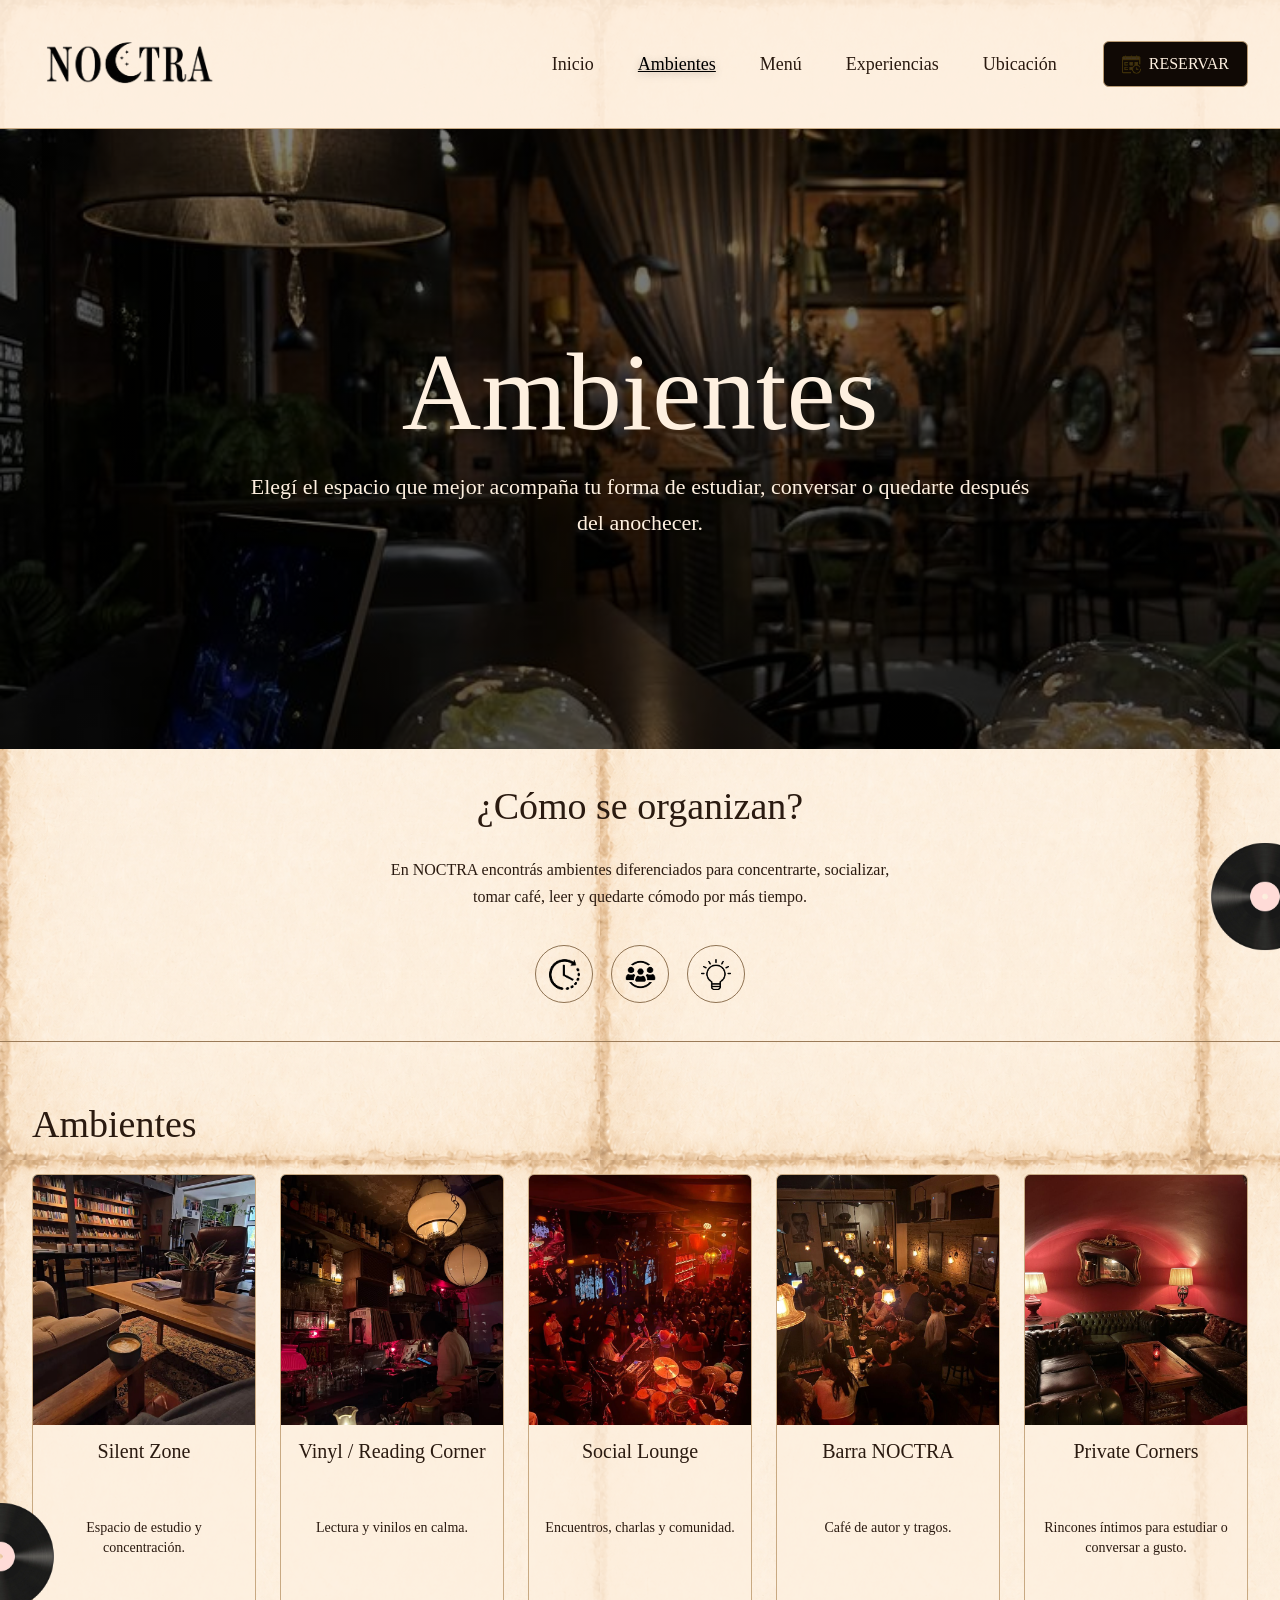
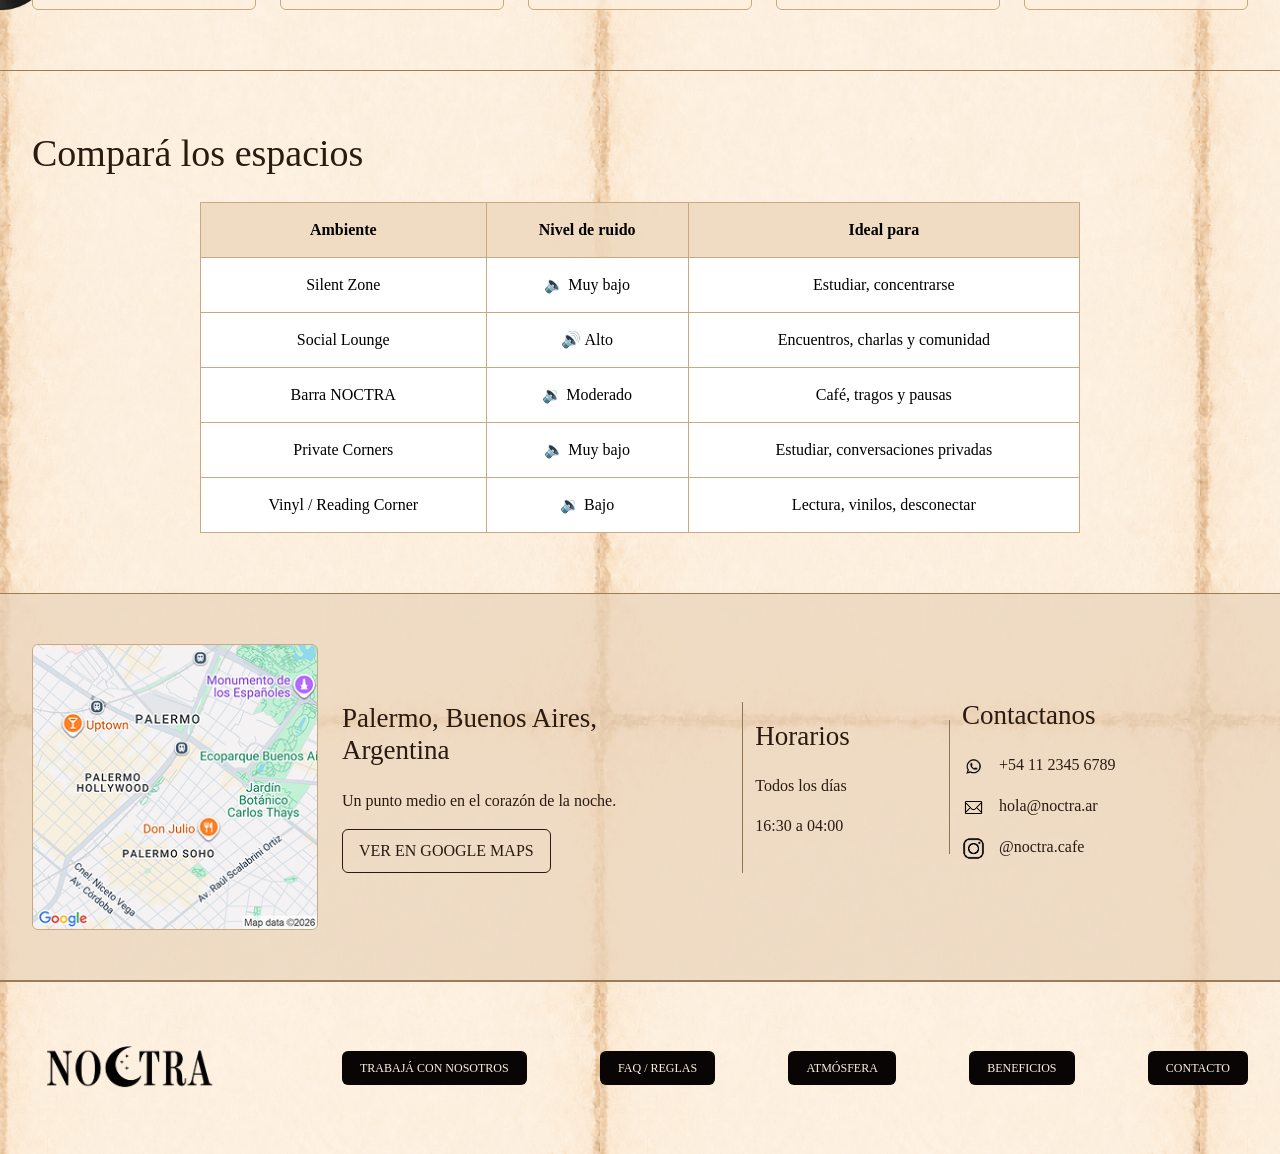
==== ambientes.html @ 5602eb8e "Add files via upload" ====
<!DOCTYPE html>
<html lang="es">
<head>
  <meta charset="UTF-8">
  <meta name="viewport" content="width=device-width, initial-scale=1.0">
  <title>NOCTRA | Ambientes</title>

  <link href="https://cdn.jsdelivr.net/npm/bootstrap@5.3.3/dist/css/bootstrap.min.css" rel="stylesheet">
  <link rel="stylesheet" href="style.css">
</head>

<body>

  <img src="img/disco1.png" alt="" class="vinilo vinilo-ambientes-arriba">
  <img src="img/disco1.png" alt="" class="vinilo vinilo-ambientes-abajo">

  <header class="header-noctra">
    <nav class="navbar navbar-expand-lg">
      <div class="contenedor-noctra nav-contenido">

        <a class="navbar-brand logo-link" href="index.html">
          <img src="img/logo-noctra.png" alt="NOCTRA" class="logo-img">
        </a>

        <button class="navbar-toggler" type="button" data-bs-toggle="collapse" data-bs-target="#menuPrincipal">
          <span class="navbar-toggler-icon"></span>
        </button>

        <div class="collapse navbar-collapse justify-content-end" id="menuPrincipal">
          <ul class="navbar-nav">
            <li class="nav-item"><a class="nav-link" href="index.html">Inicio</a></li>
            <li class="nav-item"><a class="nav-link active" href="ambientes.html">Ambientes</a></li>
            <li class="nav-item"><a class="nav-link" href="menu.html">Menú</a></li>
            <li class="nav-item"><a class="nav-link" href="experiencias.html">Experiencias</a></li>
            <li class="nav-item"><a class="nav-link" href="ubicacion.html">Ubicación</a></li>
          </ul>

          <a class="btn btn-reservar ms-lg-4 mt-3 mt-lg-0" href="contacto.html">
            <img src="img/calendario.png" alt="" class="icono-btn">
            RESERVAR
          </a>
        </div>

      </div>
    </nav>
  </header>

  <main>

    <section class="hero-ambientes">
      <div class="contenedor-noctra hero-ambientes-contenido">
        <h1>Ambientes</h1>
        <p>Elegí el espacio que mejor acompaña tu forma de estudiar, conversar o quedarte después del anochecer.</p>
      </div>
    </section>

    <section class="seccion">
      <div class="contenedor-noctra text-center">

        <h2>¿Cómo se organizan?</h2>
        <p class="texto-corto">
          En NOCTRA encontrás ambientes diferenciados para concentrarte, socializar, tomar café,
          leer y quedarte cómodo por más tiempo.
        </p>

        <div class="iconos-info justify-content-center">
          <div class="icono-circulo"><img src="img/icono-tiempo.png" alt="Sin apuro"></div>
          <div class="icono-circulo"><img src="img/icono-comunidad.png" alt="Comunidad"></div>
          <div class="icono-circulo"><img src="img/icono-luz.png" alt="Espacios pensados"></div>
        </div>

      </div>
    </section>

    <section class="seccion">
      <div class="contenedor-noctra">

        <h2>Ambientes</h2>

        <div class="row g-4">

          <div class="col-12 col-md">
            <div class="card-noctra card-ambiente-grande">
              <img src="img/ambiente1.jpg" alt="Silent Zone">
              <h3>Silent Zone</h3>
              <p>Espacio de estudio y concentración.</p>
            </div>
          </div>

          <div class="col-12 col-md">
            <div class="card-noctra card-ambiente-grande">
              <img src="img/ambiente2.jpg" alt="Vinyl Reading Corner">
              <h3>Vinyl / Reading Corner</h3>
              <p>Lectura y vinilos en calma.</p>
            </div>
          </div>

          <div class="col-12 col-md">
            <div class="card-noctra card-ambiente-grande">
              <img src="img/ambiente3.jpg" alt="Social Lounge">
              <h3>Social Lounge</h3>
              <p>Encuentros, charlas y comunidad.</p>
            </div>
          </div>

          <div class="col-12 col-md">
            <div class="card-noctra card-ambiente-grande">
              <img src="img/ambiente4.jpg" alt="Barra NOCTRA">
              <h3>Barra NOCTRA</h3>
              <p>Café de autor y tragos.</p>
            </div>
          </div>

          <div class="col-12 col-md">
            <div class="card-noctra card-ambiente-grande">
              <img src="img/ambiente5.jpg" alt="Private Corners">
              <h3>Private Corners</h3>
              <p>Rincones íntimos para estudiar o conversar a gusto.</p>
            </div>
          </div>

        </div>

      </div>
    </section>

    <section class="seccion">
      <div class="contenedor-noctra">

        <h2>Compará los espacios</h2>

        <div class="table-responsive">
          <table class="table tabla-noctra">
            <thead>
              <tr>
                <th>Ambiente</th>
                <th>Nivel de ruido</th>
                <th>Ideal para</th>
              </tr>
            </thead>

            <tbody>
              <tr>
                <td>Silent Zone</td>
                <td>🔈 Muy bajo</td>
                <td>Estudiar, concentrarse</td>
              </tr>

              <tr>
                <td>Social Lounge</td>
                <td>🔊 Alto</td>
                <td>Encuentros, charlas y comunidad</td>
              </tr>

              <tr>
                <td>Barra NOCTRA</td>
                <td>🔉 Moderado</td>
                <td>Café, tragos y pausas</td>
              </tr>

              <tr>
                <td>Private Corners</td>
                <td>🔈 Muy bajo</td>
                <td>Estudiar, conversaciones privadas</td>
              </tr>

              <tr>
                <td>Vinyl / Reading Corner</td>
                <td>🔉 Bajo</td>
                <td>Lectura, vinilos, desconectar</td>
              </tr>
            </tbody>
          </table>
        </div>

      </div>
    </section>

    <section class="ubicacion">
      <div class="contenedor-noctra">
        <div class="row g-4 align-items-center">

          <div class="col-md-3">
            <img src="img/mapa.jpg" alt="Mapa de Palermo" class="mapa">
          </div>

          <div class="col-md-4 info-ubi">
            <h3>Palermo, Buenos Aires,<br>Argentina</h3>
            <p>Un punto medio en el corazón de la noche.</p>
            <a class="btn btn-mapa" href="https://www.google.com/maps/search/Palermo,+Buenos+Aires,+Argentina" target="_blank">
              VER EN GOOGLE MAPS
            </a>
          </div>

          <div class="col-md-2 info-ubi">
            <h3>Horarios</h3>
            <p>Todos los días</p>
            <p>16:30 a 04:00</p>
          </div>

          <div class="col-md-3 info-contacto">
            <h3>Contactanos</h3>
            <p><img src="img/icono-whatsapp.png" alt=""> +54 11 2345 6789</p>
            <p><img src="img/icono-mail.png" alt=""> hola@noctra.ar</p>
            <p><img src="img/icono-instagram.png" alt=""> @noctra.cafe</p>
          </div>

        </div>
      </div>
    </section>

  </main>

  <footer class="footer-noctra">
  <div class="contenedor-noctra">
    <div class="row align-items-center">

      <div class="col-lg-3">
        <a href="index.html">
          <img src="img/logo-noctra.png" alt="NOCTRA" class="footer-logo">
        </a>
      </div>

      <div class="col-lg-9 footer-links">
        <a href="contacto.html#trabaja">TRABAJÁ CON NOSOTROS</a>
        <a href="contacto.html#faq">FAQ / REGLAS</a>
        <a href="contacto.html#atmosfera">ATMÓSFERA</a>
        <a href="contacto.html#beneficios">BENEFICIOS</a>
        <a href="contacto.html#reservas">CONTACTO</a>
      </div>

    </div>
  </div>
</footer>

  <script src="https://cdn.jsdelivr.net/npm/bootstrap@5.3.3/dist/js/bootstrap.bundle.min.js"></script>

</body>
</html>
---- style.css ----
* {
  box-sizing: border-box;
}

body {
  margin: 0;
  background-color: #FEF0E0;
  background-image: url("img/papel.jpg");
  background-size: 600px;
  background-repeat: repeat;
  color: #2a1a10;
  font-family: Georgia, serif;
  overflow-x: hidden;
}

a {
  text-decoration: none;
}

.contenedor-noctra {
  max-width: 1280px;
  margin: 0 auto;
  padding-left: 32px;
  padding-right: 32px;
}

/* DECORACION */

.vinilo {
  position: absolute;
  width: 150px;
  z-index: 2;
  pointer-events: none;
}

.vinilo-izq {
  left: -70px;
  top: 880px;
  animation: girarVinilo 5s linear infinite;
}

.vinilo-der {
  right: -70px;
  top: 1320px;
  animation: girarVinilo 5s linear infinite;
}

/* HEADER */

.header-noctra {
  background-color: rgba(254, 240, 224, 0.82);
  background-image: url("img/papel.jpg");
  background-size: 600px;
  border-bottom: 1px solid #c8a982;
  position: sticky;
  top: 0;
  z-index: 10;
  backdrop-filter: blur(8px);
}

.header-noctra .navbar {
  background-color: rgba(254, 240, 224, 0.82);
}

.nav-contenido {
  display: flex;
  align-items: center;
  width: 100%;
}

.logo-img {
  width: 190px;
  transition: 0.3s;
}

.logo-img:hover {
  transform: scale(1.03);
  filter: drop-shadow(0 3px 6px rgba(0,0,0,0.25));
}

.nav-link {
  color: #2a1a10;
  margin: 0 14px;
  font-size: 18px;
  transition: 0.3s;
}

.nav-link:hover,
.nav-link.active {
  color: #000;
  text-decoration: underline;
  text-shadow: 0 2px 8px rgba(0,0,0,0.25);
}

/* BOTONES */

.btn-reservar,
.btn-noctra-accion{
    background:#100905;
    color:#FEF0E0;

    border:1px solid #b89a73;

    padding:10px 18px;
    border-radius:6px;

    display:inline-flex;
    align-items:center;
    justify-content:center;
    gap:8px;

    text-decoration:none;
    transition:0.3s ease;
}

.btn-reservar:hover,
.btn-noctra-accion:hover{
    background:#2a1a10;
    border-color:#d6b48c;

    transform:translateY(-2px);

    box-shadow:0 4px 12px rgba(0,0,0,0.25);
}

.btn-reservar:hover,
.btn-noctra-accion:hover {
  background-color: #2a1a10;
  color: white;
  transform: translateY(-2px);
  box-shadow: 0 5px 15px rgba(0,0,0,0.35);
}

.icono-btn {
  width: 19px;
  height: 19px;
  object-fit: contain;
}

/* HERO */

/* HERO */

.hero {
  min-height: 620px;
  background-image: linear-gradient(
      90deg,
      rgba(10, 5, 3, 0.92) 0%,
      rgba(10, 5, 3, 0.78) 30%,
      rgba(10, 5, 3, 0.25) 52%,
      rgba(10, 5, 3, 0) 75%
    ),
    url("img/hero.jpg");

  background-size: cover;
  background-position: center center;
  background-repeat: no-repeat;
}

.hero-contenedor {
  min-height: 620px;
  display: flex;
  align-items: center;
}

.hero-capa {
  width: 100%;
}

.hero-texto {
  color: #FEF0E0;
  max-width: 560px;
  padding-left: 0;
}

.hero h1 {
  font-size: 64px;
  line-height: 1;
  margin-bottom: 28px;
}

.hero p {
  line-height: 1.8;
  font-size: 18px;
  margin-bottom: 30px;
}

.hero-texto .btn {
  margin-right: 10px;
  margin-bottom: 10px;
}

/* SECCIONES */

.seccion {
  padding: 60px 0;
  border-bottom: 1px solid #9b7b58;
}

h2 {
  font-size: 38px;
  margin-bottom: 26px;
}

.que-es {
  border-right: 1px solid #8f7353;
  padding-right: 40px;
  text-align: center;
}

.que-es p {
  font-size: 20px;
  line-height: 1.6;
}

.iconos-info {
  display: flex;
  justify-content: center;
  gap: 18px;
  margin-top: 35px;
}

.icono-circulo {
  width: 58px;
  height: 58px;
  border: 1px solid #8f7353;
  border-radius: 50%;
  display: flex;
  align-items: center;
  justify-content: center;
  transition: 0.3s;
}

.icono-circulo img {
  width: 31px;
  height: 31px;
  object-fit: contain;
}

.icono-circulo:hover {
  background-color: #2a1a10;
  transform: translateY(-3px);
  box-shadow: 0 5px 14px rgba(0,0,0,0.25);
}

/* CARDS */

.card-noctra {
  display: block;
  height: 100%;
  color: #2a1a10;
  border: 1px solid #c8a982;
  background-color: rgba(254, 240, 224, 0.72);
  text-align: center;
  transition: 0.3s;
  border-radius: 6px;
  overflow: hidden;
}

.card-noctra:hover {
  color: #2a1a10;
  transform: translateY(-5px);
  border-color: #4b2c18;
  box-shadow: 0 8px 18px rgba(0,0,0,0.2);
}

.card-noctra img {
  width: 100%;
  height: 145px;
  object-fit: cover;
  display: block;
}

.card-noctra h3 {
  font-size: 18px;
  line-height: 1.15;
  min-height: 42px;
  margin: 15px 8px 8px;
}

.card-noctra p {
  font-size: 14px;
  line-height: 1.45;
  padding: 0 12px 18px;
}

/* MENU */

.menu-box {
  height: 100px;
  border: 1px solid #c8a982;
  background-color: rgba(254, 240, 224, 0.72);
  color: #2a1a10;
  display: flex;
  flex-direction: column;
  align-items: center;
  justify-content: center;
  transition: 0.3s;
  text-align: center;
  border-radius: 6px;
}

.menu-box img {
  width: 34px;
  height: 34px;
  object-fit: contain;
  margin-bottom: 8px;
}

.menu-box span {
  font-size: 20px;
}

.menu-box:hover {
  background-color: #2a1a10;
  color: #FEF0E0;
  transform: translateY(-3px);
  box-shadow: 0 6px 15px rgba(0,0,0,0.22);
}

.menu-completo {
  font-size: 19px;
}

/* UBICACION */

.ubicacion {
  background-color: rgba(234, 213, 187, 0.72);
  padding: 50px 0;
  border-bottom: 1px solid #9b7b58;
}

.mapa {
  width: 100%;
  border: 1px solid #c8a982;
  border-radius: 6px;
}

.info-ubi {
  border-right: 1px solid #8f7353;
  padding-right: 30px;
}

.info-ubi h3,
.info-contacto h3 {
  font-size: 27px;
  margin-bottom: 22px;
}

.btn-mapa {
  border: 1px solid #2a1a10;
  color: #2a1a10;
  padding: 9px 16px;
  transition: 0.3s;
  border-radius: 6px;
}

.btn-mapa:hover {
  background-color: #2a1a10;
  color: #FEF0E0;
}

.info-contacto img {
  width: 23px;
  margin-right: 10px;
}

/* FOOTER */

.footer-noctra {
  padding: 35px 0;
  border-top: 1px solid #9b7b58;
}

.footer-logo {
  width: 190px;
  transition: 0.3s;
}

.footer-logo:hover {
  transform: scale(1.03);
  filter: drop-shadow(0 3px 6px rgba(0,0,0,0.25));
}

.footer-links {
  display: flex;
  justify-content: space-between;
  gap: 12px;
  flex-wrap: wrap;
}

.footer-links a {
  background-color: #080504;
  color: #FEF0E0;
  padding: 8px 18px;
  font-size: 12px;
  transition: 0.3s;
  border-radius: 6px;
}

.footer-links a:hover {
  background-color: #2a1a10;
  transform: translateY(-2px);
  box-shadow: 0 5px 13px rgba(0,0,0,0.3);
}

/* MOBILE */

@media (max-width: 768px) {

  .contenedor-noctra {
    padding-left: 20px;
    padding-right: 20px;
  }

  .logo-img {
    width: 145px;
  }

  .hero-texto {
    text-align: center;
    padding-top: 60px;
    padding-bottom: 45px;
  }

  .hero h1 {
    font-size: 42px;
  }

  .hero p {
    font-size: 16px;
    line-height: 1.6;
  }

  .btn-noctra-accion {
    margin-bottom: 10px;
  }

  .hero-foto img {
    height: 330px;
  }

  .que-es {
    border-right: none;
    border-bottom: 1px solid #8f7353;
    padding-right: 0;
    padding-bottom: 35px;
    margin-bottom: 35px;
  }

  h2 {
    font-size: 31px;
    text-align: center;
  }

  .seccion {
    padding: 45px 0;
  }

  .info-ubi {
    border-right: none;
    border-bottom: 1px solid #8f7353;
    padding-right: 0;
    padding-bottom: 25px;
    text-align: center;
  }

  .info-contacto {
    text-align: center;
  }

  .footer-logo {
    display: block;
    margin: 0 auto 25px;
  }

  .footer-links {
    justify-content: center;
  }

  .footer-links a {
    width: 45%;
    text-align: center;
  }

  .vinilo {
    width: 110px;
  }

  .vinilo-izq {
    left: -60px;
  }

  .vinilo-der {
    right: -60px;
  }
}

AMBIENTES

/* PAGINA AMBIENTES */

.hero-ambientes {
  min-height: 520px;
  background-image:
    linear-gradient(
      rgba(0, 0, 0, 0.45),
      rgba(0, 0, 0, 0.55)
    ),
    url("./img/ambiente1.jpg");

  background-size: cover;
  background-position: center center;
  background-repeat: no-repeat;

  display: flex;
  align-items: center;
  text-align: center;

}

.hero-ambientes-contenido {
  color: #FEF0E0;
}

.hero-ambientes h1 {
  font-size: 110px;
  line-height: 1;
  margin-bottom: 25px;
}

.hero-ambientes p {
  max-width: 760px;
  margin: 0 auto;
  font-size: 22px;
  line-height: 1.7;
}

.texto-corto {
  max-width: 520px;
  margin: 0 auto;
  line-height: 1.7;
}

.card-ambiente-grande img {
  height: 250px;
}

.card-ambiente-grande h3 {
  font-size: 20px;
  min-height: 70px;
}

.card-ambiente-grande p {
  min-height: 75px;
}

.tabla-noctra {
  max-width: 880px;
  margin: 0 auto;
  border: 1px solid #c8a982;
  background-color: rgba(254, 240, 224, 0.72);
  color: #2a1a10;
}

.tabla-noctra th {
  background-color: rgba(222, 196, 159, 0.45);
  font-weight: bold;
}

.tabla-noctra th,
.tabla-noctra td {
  border: 1px solid #c8a982;
  text-align: center;
  padding: 15px;
}

.vinilo-ambientes-arriba {
  position: absolute;
  right: -70px;
  top: 840px;
  width: 170px;
  z-index: 2;
  pointer-events: none;
   animation: girarVinilo 5s linear infinite;
}

.vinilo-ambientes-abajo {
  position: absolute;
  left: -85px;
  top: 1500px;
  width: 170px;
  z-index: 2;
  pointer-events: none;
   animation: girarVinilo 5s linear infinite;
}

@media (max-width: 768px) {

  .hero-ambientes {
    min-height: 420px;
  }

  .hero-ambientes h1 {
    font-size: 58px;
  }

  .hero-ambientes p {
    font-size: 17px;
  }

  .card-ambiente-grande img {
    height: 220px;
  }

  .vinilo-ambientes-arriba,
  .vinilo-ambientes-abajo {
    width: 120px;
  }

  .vinilo-ambientes-arriba {
    right: -65px;
    top: 360px;
  }

  .vinilo-ambientes-abajo {
    left: -65px;
    top: 1700px;
  }
}

/* ARREGLO HERO AMBIENTES */

.hero-ambientes {
  height: 520px !important;
  min-height: 430px; !important;

  background-color: #120b07 !important;
   background-image:
    linear-gradient(rgba(0,0,0,0.55), rgba(0,0,0,0.65)),
    url("img/ambientes-hero.jpg");!important;

  background-size: cover;  !important;

  background-position: center 42%;  !important;

  background-repeat: no-repeat; !important;
   !important;
  !important;

  display: flex !important;
  align-items: center !important;
  justify-content: center !important;
 display: flex;
  align-items: center;
  text-align: center;
  color: #FEF0E0 !important;
}

.hero-ambientes h1 {
  color: #FEF0E0 !important;
}

.hero-ambientes p {!important;
 .hero-ambientes p !important;
  max-width: 720px;!important;
  margin: 0 auto;!important;
  font-size: 20px;!important;
  line-height: 1.6;!important;
  color: #FEF0E0;!important;
!important;
}

.hero-ambientes + .seccion {
  padding: 35px 0 38px;
}
/* AJUSTE FINAL HERO AMBIENTES */

.hero-ambientes {
  min-height: 620px !important;

  background-image:
    linear-gradient(rgba(0,0,0,0.50), rgba(0,0,0,0.62)),
    url("img/ambientes-hero.jpg") !important;

  background-size: cover !important;
  background-position: center center !important;
  background-repeat: no-repeat !important;

  display: flex !important;
  align-items: center !important;
  text-align: center !important;
}

.hero-ambientes h1 {
  font-size: 105px !important;
  margin-bottom: 22px !important;
}

.hero-ambientes p {
  font-size: 21px !important;
  max-width: 780px !important;
  line-height: 1.65 !important;
}

/* AJUSTE CENTRADO AMBIENTES */

.hero-ambientes {
  justify-content: center !important;
}

.hero-ambientes-contenido {
  max-width: 900px;
  margin: 0 auto;
  padding-left: 0;
  padding-right: 0;
  text-align: center;
}

.hero-ambientes h1,
.hero-ambientes p {
  text-align: center;
  margin-left: auto;
  margin-right: auto;
}

.hero-ambientes p {
  max-width: 760px;
}

/* CENTRAR SECCION COMO SE ORGANIZAN */

.hero-ambientes + .seccion .contenedor-noctra {
  max-width: 760px;
  margin: 0 auto;
  text-align: center;
}

.hero-ambientes + .seccion h2,
.hero-ambientes + .seccion p {
  text-align: center;
  margin-left: auto;
  margin-right: auto;
}

.hero-ambientes + .seccion .iconos-info {
  justify-content: center;
}

/* PAGINA MENU */

.hero-menu {
  min-height: 650px;
  background-image:
    linear-gradient(rgba(0,0,0,0.45), rgba(0,0,0,0.62)),
    url("img/menu-hero.jpg");

  background-size: cover;
  background-position: center center;
  background-repeat: no-repeat;

  display: flex;
  align-items: center;
  text-align: center;
}

.hero-menu-contenido {
  color: #FEF0E0;
  max-width: 850px;
  margin: 0 auto;
}

.hero-menu h1 {
  font-size: 110px;
  line-height: 1;
  margin-bottom: 22px;
  color: #FEF0E0;
}

.hero-menu p {
  max-width: 620px;
  margin: 0 auto;
  font-size: 22px;
  line-height: 1.65;
  color: #FEF0E0;
}

.seccion-menu {
  padding: 0 0 55px;
  border-bottom: 1px solid #9b7b58;
}

.bloque-menu {
  margin-bottom: 40px;
}

.foto-menu {
  width: 100%;
  height: 330px;
  object-fit: cover;
  border: 4px solid #FEF0E0;
  box-shadow: 0 0 0 1px #c8a982;
  display: block;
}

.item-menu {
  display: grid;
  grid-template-columns: 1fr 1.4fr auto;
  gap: 15px;
  align-items: center;
  border-bottom: 1px solid rgba(143, 115, 83, 0.35);
  padding: 10px 0;
}

.item-menu h3 {
  font-size: 21px;
  margin: 0;
}

.item-menu p {
  font-size: 13px;
  font-style: italic;
  margin: 0;
}

.item-menu span {
  font-size: 13px;
  white-space: nowrap;
}

.combos-menu {
  text-align: center;
  margin-top: 20px;
}

.combo-card {
  border: 1px solid #c8a982;
  background-color: rgba(254, 240, 224, 0.72);
  text-align: left;
  transition: 0.3s;
  border-radius: 6px;
  overflow: hidden;
  height: 100%;
}

.combo-card:hover {
  transform: translateY(-4px);
  box-shadow: 0 8px 18px rgba(0,0,0,0.2);
}

.combo-card img {
  width: 100%;
  height: 135px;
  object-fit: cover;
  display: block;
}

.combo-card h3 {
  text-align: center;
  font-size: 21px;
  margin: 12px 10px 5px;
}

.combo-card p {
  font-size: 13px;
  font-style: italic;
  line-height: 1.45;
  padding: 0 12px;
}

.combo-card span {
  display: block;
  font-size: 13px;
  padding: 0 12px 14px;
}

.vinilo-menu-izq {
  position: absolute;
  left: -85px;
  top: 950px;
  width: 180px;
  z-index: 2;
  pointer-events: none;
   animation: girarVinilo 5s linear infinite;
}

.vinilo-menu-der {
  position: absolute;
  right: -85px;
  top: 1550px;
  width: 180px;
  z-index: 2;
  pointer-events: none;
   animation: girarVinilo 5s linear infinite;
}

@media (max-width: 768px) {

  .hero-menu {
    min-height: 430px;
  }

  .hero-menu h1 {
    font-size: 64px;
  }

  .hero-menu p {
    font-size: 17px;
  }

  .seccion-menu {
    padding-top: 30px;
  }

  .foto-menu {
    height: 260px;
  }

  .item-menu {
    grid-template-columns: 1fr;
    gap: 4px;
    text-align: center;
  }

  .vinilo-menu-izq,
  .vinilo-menu-der {
    width: 120px;
  }

  .vinilo-menu-izq {
    left: -65px;
    top: 580px;
  }

  .vinilo-menu-der {
    right: -65px;
    top: 1800px;
  }
}
/* ESPACIO ENTRE HERO Y MENU */

.seccion-menu {
  padding-top: 110px !important;
}
/* HOVER IMAGENES MENU */

.foto-menu {
  transition: 0.3s ease;
}

.foto-menu:hover {
  transform: translateY(-5px);
  box-shadow: 0 8px 18px rgba(0,0,0,0.22);
  border-color: #b89a73;
}
.item-menu {
  transition: 0.3s ease;
}

.item-menu:hover {
  transform: translateX(4px);
}

/* PAGINA UBICACION */

.hero-ubicacion {
  min-height: 620px;
  background-image:
    linear-gradient(rgba(0,0,0,0.50), rgba(0,0,0,0.65)),
    url("img/ubicacion-hero.jpg");
  background-size: cover;
  background-position: center center;
  background-repeat: no-repeat;

  display: flex;
  align-items: center;
  text-align: center;
}

.hero-ubicacion-contenido {
  color: #FEF0E0;
  max-width: 980px;
  margin: 0 auto;
}

.hero-ubicacion h1 {
  font-size: 110px;
  line-height: 1;
  margin-bottom: 25px;
  color: #FEF0E0;
}

.hero-ubicacion p {
  max-width: 900px;
  margin: 0 auto;
  font-size: 22px;
  line-height: 1.65;
  color: #FEF0E0;
}

.seccion-ubicacion-principal {
  padding: 65px 0 70px;
  border-bottom: 1px solid #9b7b58;
}

.titulo-decorado h2 {
  font-size: 44px;
  margin-bottom: 45px;
}

.mapa-grande-box {
  max-width: 1040px;
  margin: 0 auto 45px;
  border: 1px solid #c8a982;
  padding: 28px;
  text-align: center;
  background-color: rgba(254, 240, 224, 0.45);
}

.mapa-grande-box img {
  width: 100%;
  height: 320px;
  object-fit: cover;
  opacity: 0.72;
  display: block;
}

.btn-mapa-grande {
  background-color: #2a1a10;
  color: #FEF0E0;
  border: 1px solid #b89a73;
  padding: 13px 110px;
  margin-top: 18px;
  transition: 0.3s ease;
  border-radius: 4px;
}

.btn-mapa-grande:hover {
  background-color: #100905;
  color: white;
  transform: translateY(-2px);
  box-shadow: 0 6px 16px rgba(0,0,0,0.25);
}

.datos-ubicacion {
  max-width: 1040px;
  margin: 0 auto 50px;
}

.dato-linea {
  display: grid;
  grid-template-columns: 70px 180px 1fr 1fr;
  align-items: center;
  border-bottom: 1px solid #c8a982;
  padding: 20px 0;
}

.dato-icono {
  width: 55px;
  height: 55px;
  border: 1px solid #8f7353;
  border-radius: 50%;
  display: flex;
  align-items: center;
  justify-content: center;
  font-size: 28px;
}

.dato-icono img {
  width: 28px;
  height: 28px;
  object-fit: contain;
}

.dato-linea h3 {
  font-size: 34px;
  margin: 0;
}

.dato-linea p {
  margin: 0;
  font-style: italic;
}

.como-llegar {
  max-width: 1040px;
  margin: 0 auto;
}

.como-llegar h2 {
  font-size: 42px;
  margin-bottom: 25px;
}

.llegar-card {
  border: 1px solid #c8a982;
  background-color: rgba(254, 240, 224, 0.72);
  text-align: center;
  padding: 28px 20px;
  height: 100%;
  transition: 0.3s ease;
  border-radius: 6px;
}

.llegar-card:hover {
  transform: translateY(-5px);
  box-shadow: 0 8px 18px rgba(0,0,0,0.2);
}

.llegar-icono {
  font-size: 42px;
  margin-bottom: 12px;
}

.llegar-card h3 {
  font-size: 19px;
  margin-bottom: 10px;
}

.llegar-card p {
  font-size: 14px;
  line-height: 1.5;
}

.vinilo-ubicacion-arriba {
  position: absolute;
  right: -80px;
  top: 1100px;
  width: 180px;
  z-index: 2;
  pointer-events: none;
   animation: girarVinilo 5s linear infinite;
}

.vinilo-ubicacion-abajo {
  position: absolute;
  left: -85px;
  top: 1620px;
  width: 180px;
  z-index: 2;
  pointer-events: none;
   animation: girarVinilo 5s linear infinite;
}

@media (max-width: 768px) {

  .hero-ubicacion {
    min-height: 430px;
  }

  .hero-ubicacion h1 {
    font-size: 62px;
  }

  .hero-ubicacion p {
    font-size: 17px;
  }

  .mapa-grande-box {
    padding: 15px;
  }

  .mapa-grande-box img {
    height: 230px;
  }

  .btn-mapa-grande {
    width: 100%;
    padding: 12px 15px;
  }

  .dato-linea {
    grid-template-columns: 1fr;
    text-align: center;
    gap: 10px;
  }

  .dato-icono {
    margin: 0 auto;
  }

  .dato-linea h3 {
    font-size: 30px;
  }

  .como-llegar h2 {
    text-align: center;
  }

  .vinilo-ubicacion-arriba,
  .vinilo-ubicacion-abajo {
    width: 120px;
  }

  .vinilo-ubicacion-arriba {
    right: -65px;
    top: 600px;
  }

  .vinilo-ubicacion-abajo {
    left: -65px;
    top: 1750px;
  }
}
/* AJUSTE UBICACION */

.detalle-ubicacion {
  width: 300px;
  max-width: 70%;
  margin: 8px auto 30px;
  display: block;
  opacity: 0.55;
}

.mapa-grande-box {
  max-width: 1120px;
  padding: 32px;
  margin-bottom: 55px;
  transition: 0.3s ease;
}

.mapa-grande-box:hover {
  transform: translateY(-4px);
  box-shadow: 0 8px 20px rgba(0,0,0,0.18);
}

.mapa-grande-box img {
  height: 380px;
  object-fit: cover;
}

.dato-linea {
  grid-template-columns: 75px 190px 1fr 1fr;
  gap: 20px;
  transition: 0.3s ease;
}

.dato-linea:hover {
  transform: translateX(6px);
  background-color: rgba(254, 240, 224, 0.35);
}

.dato-icono {
  background-color: rgba(254, 240, 224, 0.55);
}

.dato-icono img {
  width: 31px;
  height: 31px;
  object-fit: contain;
}

.dato-linea p {
  font-style: italic;
  line-height: 1.4;
}
/* PAGINA UBICACION FINAL */

.hero-ubicacion {
  min-height: 620px;
  background-image:
    linear-gradient(rgba(0,0,0,0.50), rgba(0,0,0,0.65)),
    url("img/ubicacion-hero.jpg");
  background-size: cover;
  background-position: center center;
  background-repeat: no-repeat;

  display: flex;
  align-items: center;
  text-align: center;
}

.hero-ubicacion-contenido {
  color: #FEF0E0;
  max-width: 980px;
  margin: 0 auto;
}

.hero-ubicacion h1 {
  font-size: 110px;
  line-height: 1;
  margin-bottom: 25px;
  color: #FEF0E0;
}

.hero-ubicacion p {
  max-width: 900px;
  margin: 0 auto;
  font-size: 22px;
  line-height: 1.65;
  color: #FEF0E0;
}

.seccion-ubicacion-principal {
  padding: 65px 0 70px;
  border-bottom: 1px solid #9b7b58;
}

.titulo-decorado h2 {
  font-size: 44px;
  margin-bottom: 10px;
}

.detalle-ubicacion {
  width: 330px;
  max-width: 75%;
  margin: 8px auto 34px;
  display: block;
  opacity: 0.55;
}

.mapa-grande-box {
  max-width: 1120px;
  margin: 0 auto 58px;
  border: 1px solid #c8a982;
  padding: 32px;
  text-align: center;
  background-color: rgba(254, 240, 224, 0.45);
  transition: 0.3s ease;
}

.mapa-grande-box:hover {
  transform: translateY(-4px);
  box-shadow: 0 8px 20px rgba(0,0,0,0.18);
}

.mapa-grande-box img {
  width: 100%;
  height: 390px;
  object-fit: cover;
  opacity: 0.78;
  display: block;
}

.btn-mapa-grande {
  background-color: #2a1a10;
  color: #FEF0E0;
  border: 1px solid #b89a73;
  padding: 13px 110px;
  margin-top: 18px;
  transition: 0.3s ease;
  border-radius: 4px;
}

.btn-mapa-grande:hover {
  background-color: #100905;
  color: white;
  transform: translateY(-2px);
  box-shadow: 0 6px 16px rgba(0,0,0,0.25);
}

.datos-ubicacion {
  max-width: 1120px;
  margin: 0 auto 55px;
}

.dato-linea {
  display: grid;
  grid-template-columns: 70px 190px 1fr;
  align-items: center;
  gap: 25px;

  border-bottom: 1px solid #c8a982;
  padding: 22px 0;

  transition: 0.3s ease;
}

.dato-linea:hover {
  transform: translateX(6px);
  background-color: rgba(254, 240, 224, 0.35);
}

.dato-icono {
  width: 58px;
  height: 58px;
  border: 1px solid #8f7353;
  border-radius: 50%;
  display: flex;
  align-items: center;
  justify-content: center;
  background-color: rgba(254, 240, 224, 0.55);
}

.dato-icono img {
  width: 31px;
  height: 31px;
  object-fit: contain;
}

.dato-linea h3 {
  font-size: 34px;
  margin: 0;
}

.dato-texto {
  display: flex;
  align-items: center;
  gap: 40px;
  flex-wrap: wrap;
}

.dato-texto p {
  margin: 0;
  font-style: italic;
  line-height: 1.4;
}

.dato-doble {
  justify-content: flex-start;
}

.contacto-lineas {
  display: grid;
  grid-template-columns: repeat(3, auto);
  gap: 35px;
  align-items: center;
}

.como-llegar {
  max-width: 1120px;
  margin: 0 auto;
}

.como-llegar h2 {
  font-size: 42px;
  margin-bottom: 25px;
}

.llegar-card {
  border: 1px solid #c8a982;
  background-color: rgba(254, 240, 224, 0.72);
  text-align: center;
  padding: 28px 20px;
  height: 100%;
  transition: 0.3s ease;
  border-radius: 6px;
}

.llegar-card:hover {
  transform: translateY(-5px);
  box-shadow: 0 8px 18px rgba(0,0,0,0.2);
}

.llegar-icono img {
  width: 46px;
  height: 46px;
  object-fit: contain;
  margin-bottom: 12px;
}

.llegar-card h3 {
  font-size: 19px;
  margin-bottom: 10px;
}

.llegar-card p {
  font-size: 14px;
  line-height: 1.5;
}

.vinilo-ubicacion-arriba {
  position: absolute;
  right: -80px;
  top: 1100px;
  width: 180px;
  z-index: 2;
  pointer-events: none;
   animation: girarVinilo 5s linear infinite;
}

.vinilo-ubicacion-abajo {
  position: absolute;
  left: -85px;
  top: 1620px;
  width: 180px;
  z-index: 2;
  pointer-events: none;
   animation: girarVinilo 5s linear infinite;
}

@media (max-width: 768px) {

  .hero-ubicacion {
    min-height: 430px;
  }

  .hero-ubicacion h1 {
    font-size: 62px;
  }

  .hero-ubicacion p {
    font-size: 17px;
  }

  .mapa-grande-box {
    padding: 15px;
  }

  .mapa-grande-box img {
    height: 230px;
  }

  .btn-mapa-grande {
    width: 100%;
    padding: 12px 15px;
  }

  .dato-linea {
    grid-template-columns: 1fr;
    text-align: center;
    gap: 12px;
  }

  .dato-icono {
    margin: 0 auto;
  }

  .dato-linea h3 {
    font-size: 30px;
  }

  .dato-texto,
  .contacto-lineas {
    display: block;
  }

  .dato-texto p {
    margin-bottom: 8px;
  }

  .como-llegar h2 {
    text-align: center;
  }

  .vinilo-ubicacion-arriba,
  .vinilo-ubicacion-abajo {
    width: 120px;
  }

  .vinilo-ubicacion-arriba {
    right: -65px;
    top: 600px;
  }

  .vinilo-ubicacion-abajo {
    left: -65px;
    top: 1750px;
  }
}
/* ARREGLO DETALLE DONDE ENCONTRARNOS */

.titulo-decorado {
  margin-bottom: 25px !important;
}

.titulo-decorado h2 {
  margin-bottom: 12px !important;
}

/* HEROES SECUNDARIOS COMO MENU */

.hero-ambientes,
.hero-ubicacion {
  min-height: 620px !important;
  height: auto !important;

  display: flex !important;
  align-items: center !important;
  text-align: center !important;

  background-size: cover !important;
  background-position: center center !important;
  background-repeat: no-repeat !important;
}

.hero-ambientes h1,
.hero-ubicacion h1 {
  font-size: 110px !important;
  line-height: 1 !important;
  margin-bottom: 22px !important;
}

.hero-ambientes p,
.hero-ubicacion p {
  max-width: 780px !important;
  margin: 0 auto !important;
  font-size: 22px !important;
  line-height: 1.65 !important;
}

/* PAGINA EXPERIENCIAS */

.hero-experiencias {
  min-height: 620px;
  background-image:
    linear-gradient(rgba(0,0,0,0.50), rgba(0,0,0,0.65)),
    url("img/experiencias-hero.jpg");

  background-size: cover;
  background-position: center center;
  background-repeat: no-repeat;

  display: flex;
  align-items: center;
  text-align: center;
}

.hero-experiencias-contenido {
  color: #FEF0E0;
  max-width: 900px;
  margin: 0 auto;
}

.hero-experiencias h1 {
  font-size: 110px;
  line-height: 1;
  margin-bottom: 22px;
  color: #FEF0E0;
}

.hero-experiencias p {
  max-width: 760px;
  margin: 0 auto;
  font-size: 22px;
  line-height: 1.65;
  color: #FEF0E0;
}

.intro-experiencias {
  padding-top: 55px;
  padding-bottom: 55px;
}

.experiencia-card {
  border: 1px solid #c8a982;
  background-color: rgba(254, 240, 224, 0.72);
  border-radius: 6px;
  overflow: hidden;
  height: 100%;
  transition: 0.3s ease;
}

.experiencia-card:hover {
  transform: translateY(-5px);
  box-shadow: 0 8px 18px rgba(0,0,0,0.20);
}

.experiencia-card img {
  width: 100%;
  height: 220px;
  object-fit: cover;
  display: block;
}

.experiencia-texto {
  padding: 22px;
  text-align: center;
}

.experiencia-texto h3 {
  font-size: 24px;
  margin-bottom: 10px;
}

.experiencia-texto p {
  font-size: 14px;
  line-height: 1.55;
  margin-bottom: 12px;
}

.experiencia-texto span {
  display: block;
  font-size: 13px;
  font-style: italic;
  margin-bottom: 18px;
}

.btn-experiencia {
  background-color: #100905;
  color: #FEF0E0;
  border: 1px solid #b89a73;
  padding: 8px 22px;
  border-radius: 6px;
  transition: 0.3s ease;
}

.btn-experiencia:hover {
  background-color: #2a1a10;
  color: white;
  transform: translateY(-2px);
  box-shadow: 0 5px 14px rgba(0,0,0,0.25);
}

.eventos-proximos h2 {
  text-align: center;
}

.tabla-eventos {
  max-width: 1050px;
}

.tabla-eventos a {
  background-color: #100905;
  color: #FEF0E0;
  border: 1px solid #b89a73;
  padding: 6px 14px;
  border-radius: 6px;
  transition: 0.3s ease;
}

.tabla-eventos a:hover {
  background-color: #2a1a10;
  color: white;
  box-shadow: 0 4px 12px rgba(0,0,0,0.22);
}

.vinilo-experiencias-izq {
  position: absolute;
  left: -85px;
  top: 860px;
  width: 180px;
  z-index: 2;
  pointer-events: none;
   animation: girarVinilo 5s linear infinite;
}

.vinilo-experiencias-der {
  position: absolute;
  right: -85px;
  top: 1560px;
  width: 180px;
  z-index: 2;
  pointer-events: none;
   animation: girarVinilo 5s linear infinite;
}

@media (max-width: 768px) {

  .hero-experiencias {
    min-height: 430px;
  }

  .hero-experiencias h1 {
    font-size: 58px;
  }

  .hero-experiencias p {
    font-size: 17px;
  }

  .experiencia-card img {
    height: 210px;
  }

  .vinilo-experiencias-izq,
  .vinilo-experiencias-der {
    width: 120px;
  }

  .vinilo-experiencias-izq {
    left: -65px;
    top: 750px;
  }

  .vinilo-experiencias-der {
    right: -65px;
    top: 1850px;
  }
}

/* PAGINA CONTACTO FINAL */

.hero-contacto {
  min-height: 620px;
  background-image:
    linear-gradient(rgba(0,0,0,0.50), rgba(0,0,0,0.65)),
    url("img/contacto-hero.jpg");

  background-size: cover;
  background-position: center center;
  background-repeat: no-repeat;

  display: flex;
  align-items: center;
  text-align: center;
}

.hero-contacto-contenido {
  color: #FEF0E0;
  max-width: 900px;
  margin: 0 auto;
}

.hero-contacto h1 {
  font-size: 110px;
  line-height: 1;
  margin-bottom: 22px;
  color: #FEF0E0;
}

.hero-contacto p {
  max-width: 760px;
  margin: 0 auto;
  font-size: 22px;
  line-height: 1.65;
  color: #FEF0E0;
}

.texto-contacto {
  font-size: 18px;
  line-height: 1.7;
  max-width: 450px;
}

.contacto-datos {
  margin-top: 30px;
}

.contacto-datos p {
  font-style: italic;
  margin-bottom: 14px;
}

.contacto-datos img {
  width: 24px;
  margin-right: 10px;
}

.formulario-noctra {
  border: 1px solid #c8a982;
  background-color: rgba(254, 240, 224, 0.72);
  padding: 28px;
  border-radius: 6px;
}

.formulario-noctra label {
  display: block;
  margin-bottom: 7px;
  font-size: 15px;
}

.formulario-noctra input,
.formulario-noctra select,
.formulario-noctra textarea {
  width: 100%;
  border: 1px solid #c8a982;
  background-color: rgba(255,255,255,0.35);
  padding: 10px;
  color: #2a1a10;
  font-family: Georgia, serif;
}

.formulario-noctra input:focus,
.formulario-noctra select:focus,
.formulario-noctra textarea:focus {
  outline: none;
  border-color: #2a1a10;
  box-shadow: 0 0 8px rgba(0,0,0,0.18);
}

.formulario-trabajo {
  max-width: 780px;
}

.beneficio-card,
.faq-card {
  border: 1px solid #c8a982;
  background-color: rgba(254, 240, 224, 0.72);
  border-radius: 6px;
  padding: 26px;
  height: 100%;
  transition: 0.3s ease;
}

.beneficio-card:hover,
.faq-card:hover {
  transform: translateY(-5px);
  box-shadow: 0 8px 18px rgba(0,0,0,0.20);
}

.beneficio-card h3,
.faq-card h3 {
  font-size: 24px;
  margin-bottom: 12px;
}

.beneficio-card p,
.faq-card p {
  line-height: 1.55;
  font-size: 15px;
}

.galeria-noctra {
  display: grid;
  grid-template-columns: repeat(3, 1fr);
  gap: 18px;
}

.galeria-noctra img {
  width: 100%;
  height: 260px;
  object-fit: cover;
  border: 1px solid #c8a982;
  border-radius: 6px;
  transition: 0.3s ease;
}

.galeria-noctra img:hover {
  transform: translateY(-5px);
  box-shadow: 0 8px 18px rgba(0,0,0,0.20);
}

.vinilo-contacto-izq {
  position: absolute;
  left: -85px;
  top: 860px;
  width: 180px;
  z-index: 2;
  pointer-events: none;
   animation: girarVinilo 5s linear infinite;
}

.vinilo-contacto-der {
  position: absolute;
  right: -85px;
  top: 1650px;
  width: 180px;
  z-index: 2;
  pointer-events: none;
   animation: girarVinilo 5s linear infinite;
}

@media (max-width: 768px) {

  .hero-contacto {
    min-height: 430px;
  }

  .hero-contacto h1 {
    font-size: 58px;
  }

  .hero-contacto p {
    font-size: 17px;
  }

  .galeria-noctra {
    grid-template-columns: 1fr;
  }

  .galeria-noctra img {
    height: 230px;
  }

  .vinilo-contacto-izq,
  .vinilo-contacto-der {
    width: 120px;
  }
}

/* PAGINA GRACIAS */

.pagina-gracias {
  margin: 0;
}

.gracias-fondo {
  min-height: 100vh;
  background-image:
    linear-gradient(rgba(0,0,0,0.62), rgba(0,0,0,0.72)),
    url("img/contacto-hero.jpg");

  background-size: cover;
  background-position: center center;
  background-repeat: no-repeat;

  display: flex;
  align-items: center;
  justify-content: center;
  padding: 40px 20px;
}

.gracias-caja {
  max-width: 820px;
  text-align: center;
  background-color: rgba(254, 240, 224, 0.92);
  border: 1px solid #c8a982;
  border-radius: 8px;
  padding: 65px 55px;
  box-shadow: 0 12px 35px rgba(0,0,0,0.35);
}

.gracias-disco {
  width: 115px;
  margin-bottom: 25px;
  animation: girar-suave 10s linear infinite;
}

@keyframes girar-suave {
  from {
    transform: rotate(0deg);
  }

  to {
    transform: rotate(360deg);
  }
}

.gracias-caja h1 {
  font-size: 90px;
  margin-bottom: 20px;
}

.gracias-caja p {
  font-size: 19px;
  line-height: 1.7;
  max-width: 620px;
  margin: 0 auto 16px;
}

.gracias-frase {
  font-style: italic;
  opacity: 0.75;
}

.botones-gracias {
  margin-top: 35px;
  display: flex;
  justify-content: center;
  gap: 14px;
  flex-wrap: wrap;
}

.btn-gracias-secundario {
  border: 1px solid #2a1a10;
  color: #2a1a10;
  background-color: transparent;
  padding: 10px 22px;
  border-radius: 6px;
  transition: 0.3s ease;
}

.btn-gracias-secundario:hover {
  background-color: #2a1a10;
  color: #FEF0E0;
  transform: translateY(-2px);
}

@media (max-width: 768px) {
  .gracias-caja {
    padding: 45px 25px;
  }

  .gracias-caja h1 {
    font-size: 62px;
  }

  .gracias-caja p {
    font-size: 16px;
  }
}

@keyframes girarVinilo {
  from {
    transform: rotate(0deg);
  }

  to {
    transform: rotate(360deg);
  }
}
h1,
h2,
h3,
.titulo-seccion,
.hero h1,
.hero-interna h1 {
  transition: all 0.35s ease;
}

h1:hover,
h2:hover,
h3:hover,
.titulo-seccion:hover,
.hero h1:hover,
.hero-interna h1:hover {
  letter-spacing: 1px;
  transform: translateY(-2px);
  text-shadow: 0 4px 12px rgba(0,0,0,0.18);
}
.frase-atmosfera {
  font-size: 22px;
  font-style: italic;
  text-align: center;
  max-width: 650px;
  margin: 10px auto 35px auto;
  color: #2a1a10;
  transition: all 0.35s ease;
}

.frase-atmosfera:hover {
  letter-spacing: 0.8px;
  transform: translateY(-3px);
  text-shadow: 0 4px 12px rgba(0,0,0,0.18);
}
.seccion-opiniones {
  padding: 70px 0;
  border-top: 1px solid rgba(80,45,20,0.35);
}

.seccion-opiniones h2 {
  text-align: center;
  margin-bottom: 25px;
}

.opinion-card {
  border: 1px solid #b89a73;
  border-radius: 8px;
  padding: 28px;
  min-height: 190px;
  background: rgba(255, 245, 230, 0.35);
  transition: all 0.35s ease;
}

.opinion-card:hover {
  transform: translateY(-6px);
  box-shadow: 0 8px 22px rgba(0,0,0,0.18);
}

.opinion-card p {
  font-style: italic;
  margin-bottom: 20px;
}

.opinion-card h4 {
  font-size: 18px;
  margin: 0;
}
main {
  animation: entradaSuave 0.7s ease;
}

@keyframes entradaSuave {
  from {
    opacity: 0;
    transform: translateY(12px);
  }

  to {
    opacity: 1;
    transform: translateY(0);
  }
}

/* ARREGLO MOBILE HERO AMBIENTES Y UBICACION */

@media (max-width: 768px) {

  .hero-ambientes,
  .hero-ubicacion {
    min-height: 430px !important;
    padding: 70px 20px !important;
    background-position: center center !important;
  }

  .hero-ambientes-contenido,
  .hero-ubicacion-contenido {
    max-width: 100% !important;
    padding-left: 15px !important;
    padding-right: 15px !important;
  }

  .hero-ambientes h1,
  .hero-ubicacion h1 {
    font-size: 56px !important;
    line-height: 1 !important;
    margin-bottom: 18px !important;
    word-break: normal !important;
  }

  .hero-ambientes p,
  .hero-ubicacion p {
    font-size: 16px !important;
    line-height: 1.5 !important;
    max-width: 320px !important;
    margin: 0 auto !important;
  }
}
/* MAPA FOOTER */

.mapa {
  transition: all 0.35s ease !important;
}

.mapa:hover {
  transform: translateY(-5px) scale(1.02) !important;
  box-shadow: 0 8px 20px rgba(0,0,0,0.22) !important;
}
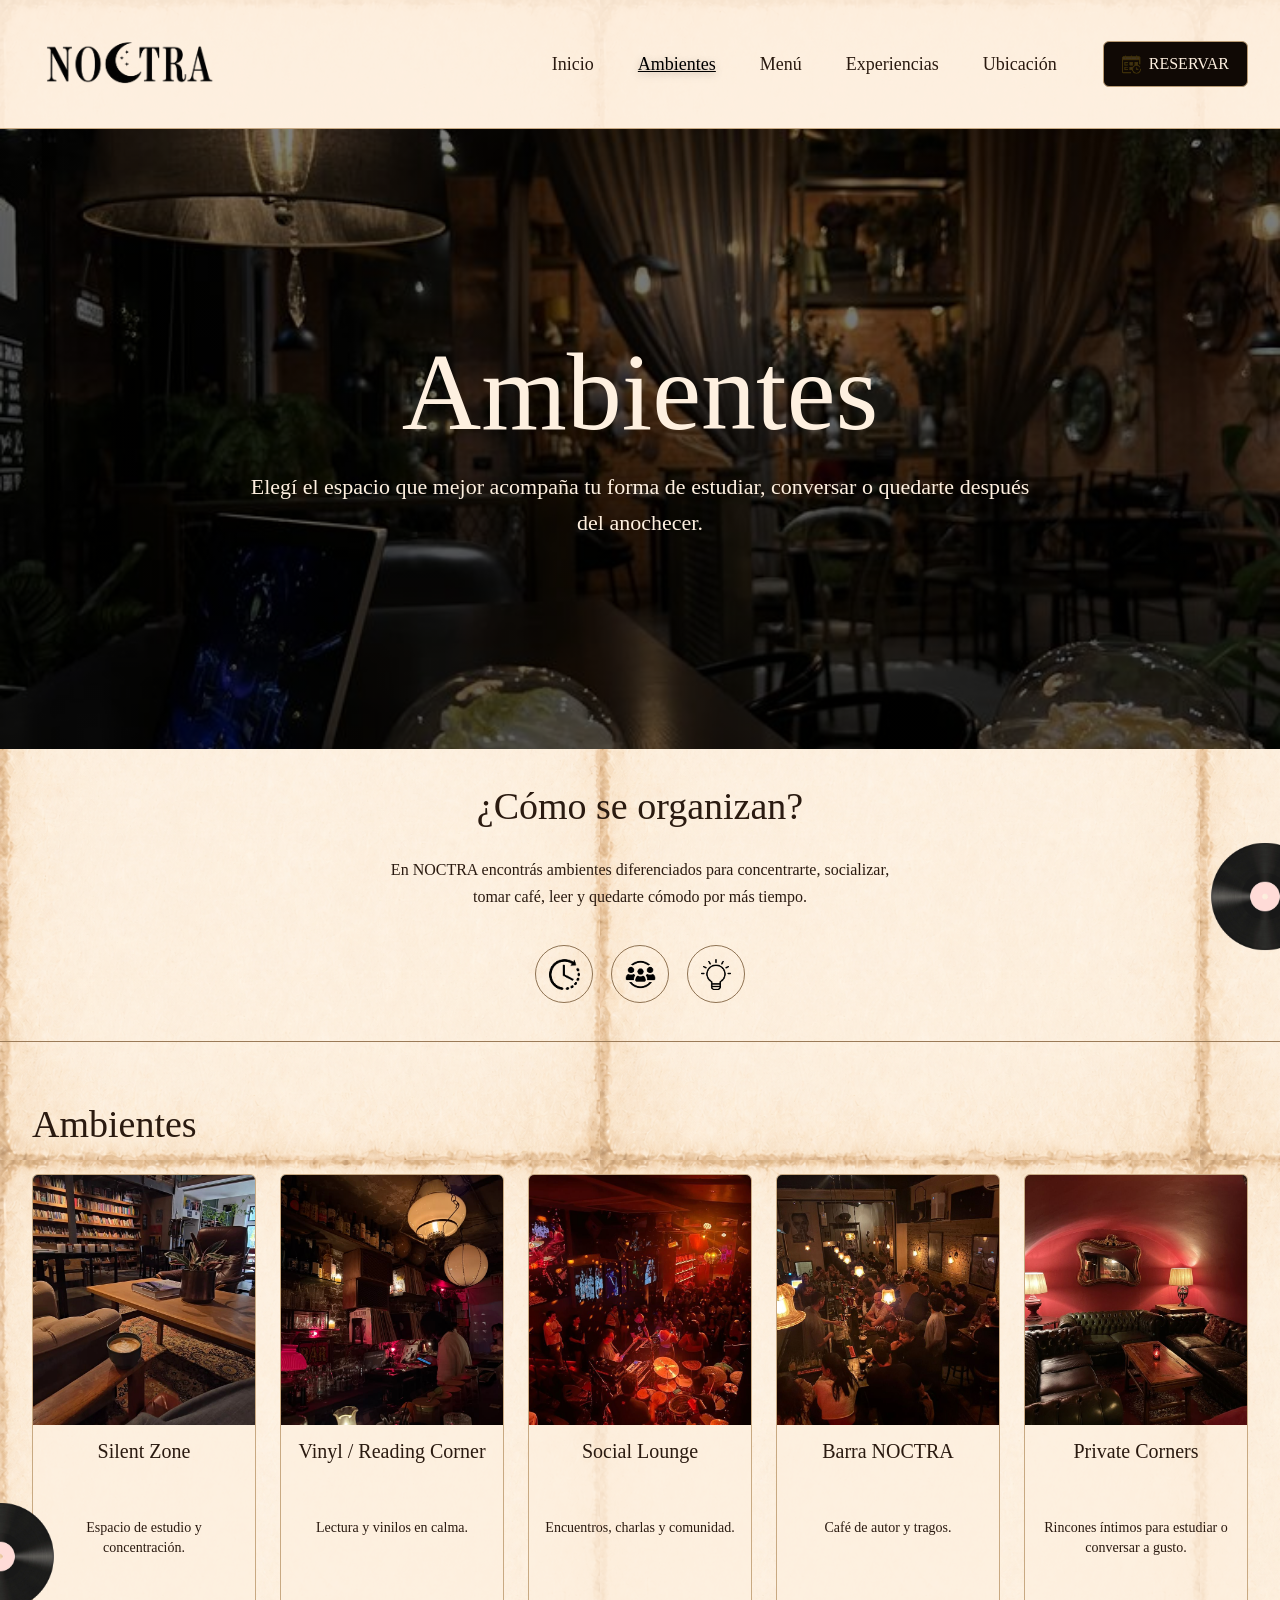
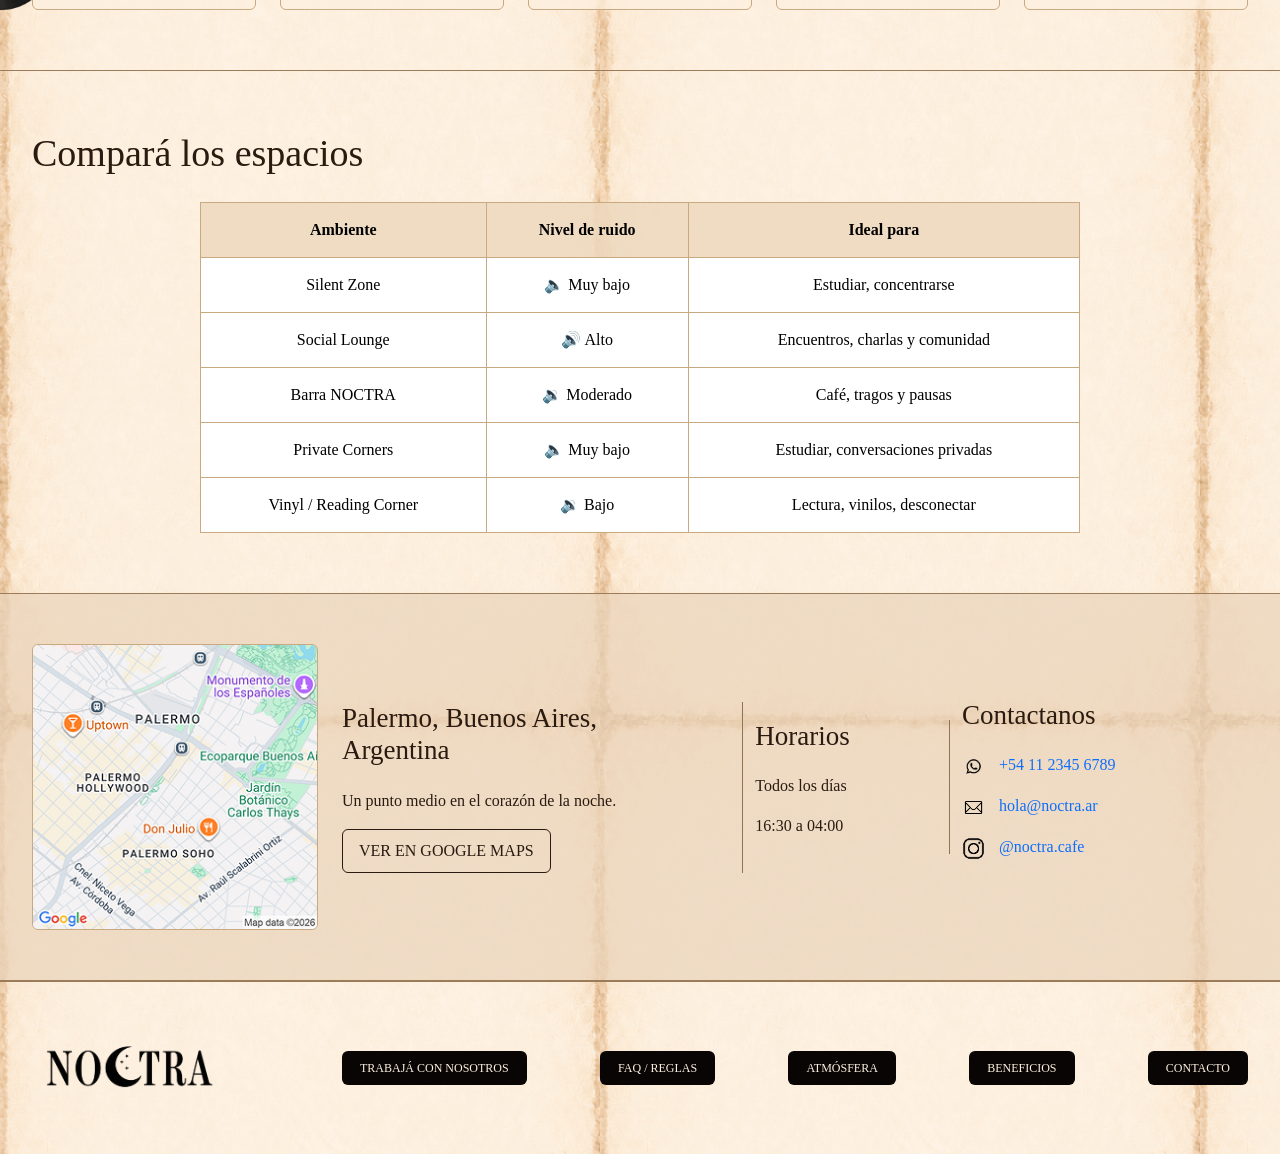
==== commit 6a6fc700: "Update ambientes.html" ====
--- a/ambientes.html
+++ b/ambientes.html
@@ -181,7 +181,9 @@
         <div class="row g-4 align-items-center">
 
           <div class="col-md-3">
-            <img src="img/mapa.jpg" alt="Mapa de Palermo" class="mapa">
+            <a class="mapa-link-noctra" href="https://www.google.com/maps/search/Palermo,+Buenos+Aires,+Argentina" target="_blank">
+  <img src="img/mapa.jpg" alt="Mapa de Palermo" class="mapa">
+</a>
           </div>
 
           <div class="col-md-4 info-ubi">
@@ -199,11 +201,20 @@
           </div>
 
           <div class="col-md-3 info-contacto">
-            <h3>Contactanos</h3>
-            <p><img src="img/icono-whatsapp.png" alt=""> +54 11 2345 6789</p>
-            <p><img src="img/icono-mail.png" alt=""> hola@noctra.ar</p>
-            <p><img src="img/icono-instagram.png" alt=""> @noctra.cafe</p>
-          </div>
+  <h3>Contactanos</h3>
+
+ <a class="link-contacto-noctra" href="https://wa.me/541123456789" target="_blank">
+    <p><img src="img/icono-whatsapp.png" alt=""> +54 11 2345 6789</p>
+  </a>
+
+  <a class="link-contacto-noctra" href="https://www.google.com">
+    <p><img src="img/icono-mail.png" alt=""> hola@noctra.ar</p>
+  </a>
+
+  <a class="link-contacto-noctra" href="https://www.instagram.com" target="_blank">
+    <p><img src="img/icono-instagram.png" alt=""> @noctra.cafe</p>
+  </a>
+</div>
 
         </div>
       </div>
@@ -232,8 +243,9 @@
     </div>
   </div>
 </footer>
+<script src="script.js"></script>
 
   <script src="https://cdn.jsdelivr.net/npm/bootstrap@5.3.3/dist/js/bootstrap.bundle.min.js"></script>
 
 </body>
-</html>+</html>
